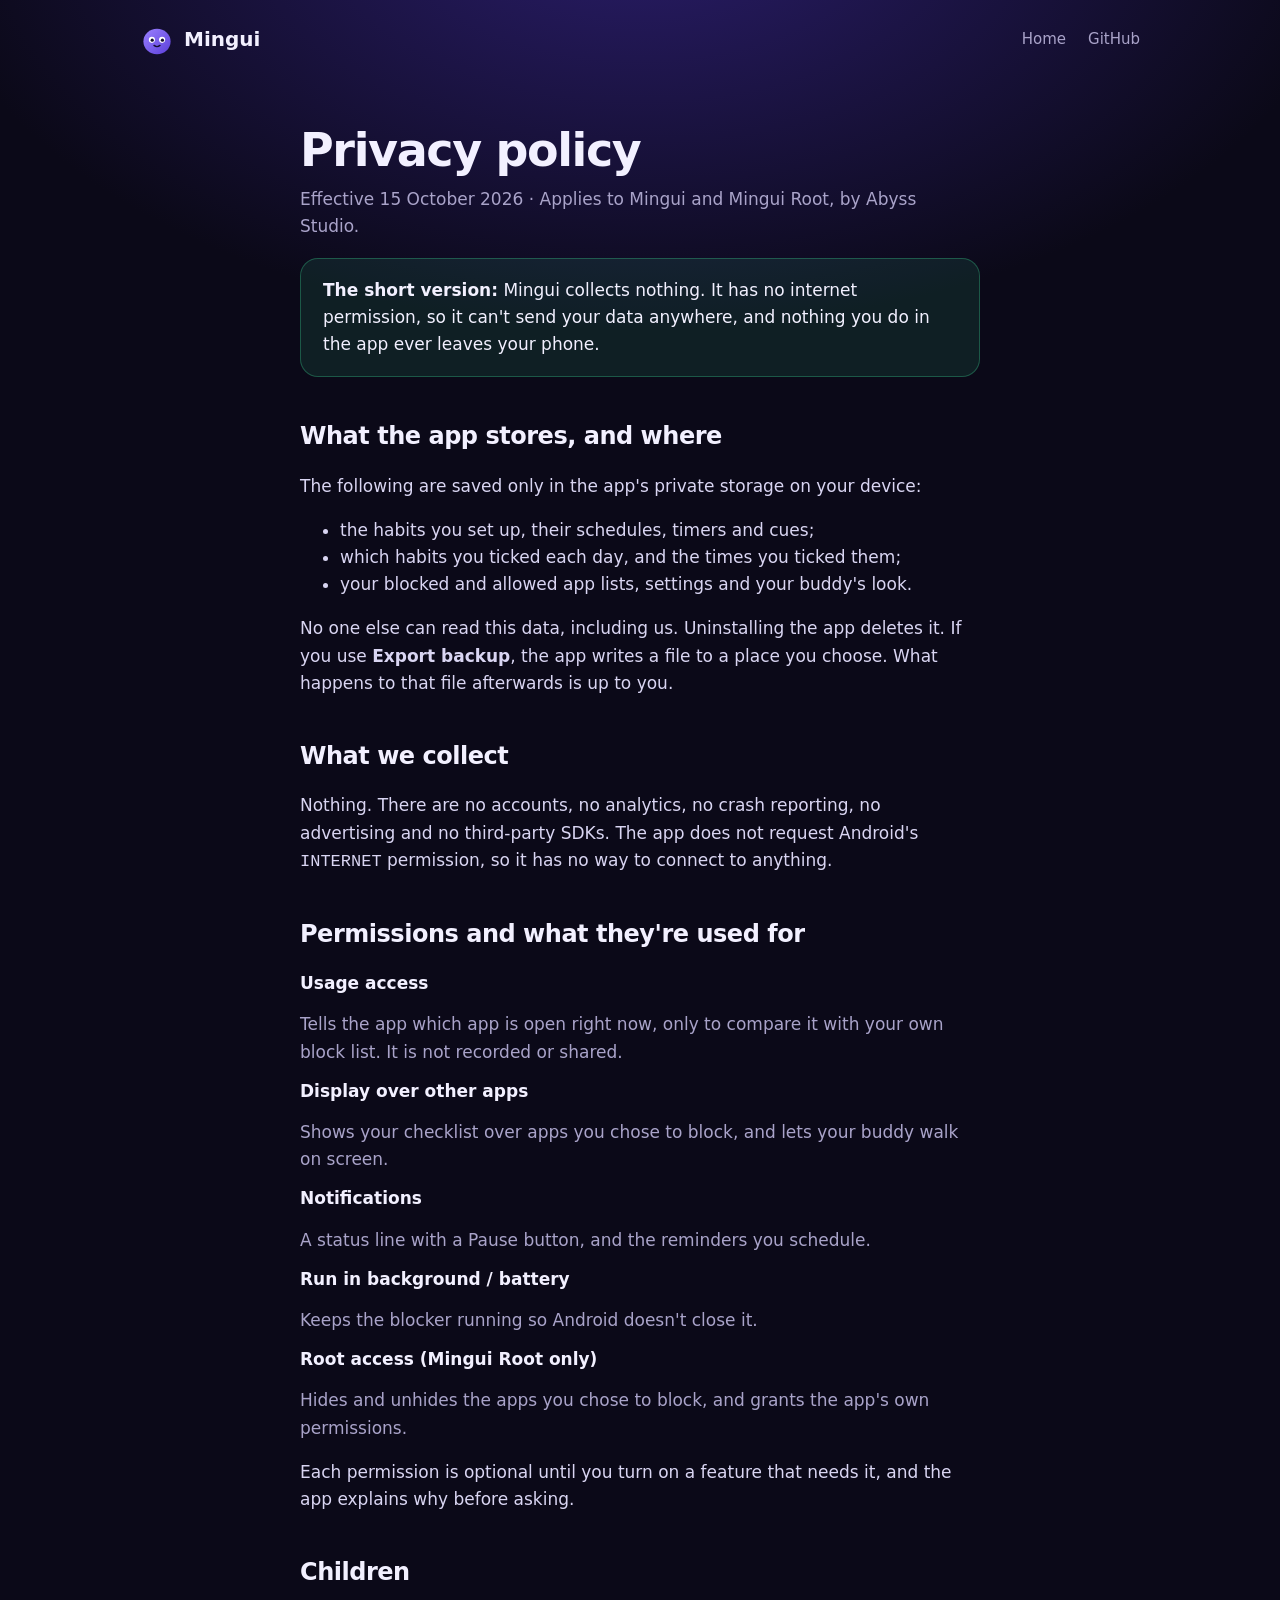
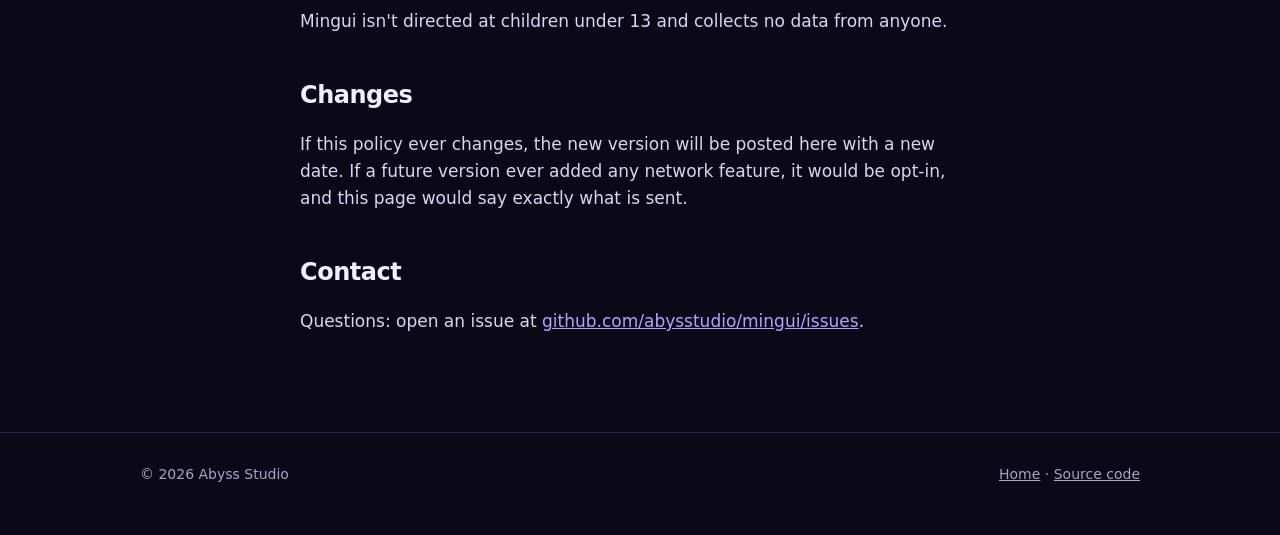
==== docs/privacy/index.html @ 01a509b3 "New website: landing page and styled privacy policy" ====
<!doctype html>
<html lang="en">
<head>
<meta charset="utf-8">
<meta name="viewport" content="width=device-width, initial-scale=1">
<title>Privacy policy · Mingui</title>
<meta name="description" content="Mingui collects nothing. It has no internet permission, so your data never leaves your phone.">
<meta name="theme-color" content="#0b0918">
<link rel="icon" href="../favicon.svg" type="image/svg+xml">
<link rel="stylesheet" href="../style.css">
</head>
<body>
<div class="wrap">
  <nav>
    <a class="brand" href="../"><svg viewBox="0 0 40 40" aria-hidden="true"><defs><linearGradient id="bg" x1="0" y1="0" x2="1" y2="1"><stop offset="0" stop-color="#9a80ff"/><stop offset="1" stop-color="#5b3fd9"/></linearGradient></defs><ellipse cx="20" cy="23" rx="16" ry="15" fill="url(#bg)"/><circle cx="14" cy="21" r="3.6" fill="#fff"/><circle cx="26" cy="21" r="3.6" fill="#fff"/><circle cx="14.4" cy="21.4" r="1.9" fill="#140f2e"/><circle cx="26.4" cy="21.4" r="1.9" fill="#140f2e"/><path d="M16.5 27.5q3.5 3 7 0" stroke="#140f2e" stroke-width="1.6" fill="none" stroke-linecap="round"/></svg>Mingui</a>
    <div class="links">
      <a href="../">Home</a>
      <a href="https://github.com/abysstudio/mingui">GitHub</a>
    </div>
  </nav>
</div>
<main class="doc">
  <h1>Privacy policy</h1>
  <p class="meta">Effective 15 October 2026 · Applies to Mingui and Mingui Root, by Abyss Studio.</p>

  <p class="tldr"><strong>The short version:</strong> Mingui collects nothing. It has no internet permission, so it can't send your data anywhere, and nothing you do in the app ever leaves your phone.</p>

  <h2>What the app stores, and where</h2>
  <p>The following are saved only in the app's private storage on your device:</p>
  <ul>
    <li>the habits you set up, their schedules, timers and cues;</li>
    <li>which habits you ticked each day, and the times you ticked them;</li>
    <li>your blocked and allowed app lists, settings and your buddy's look.</li>
  </ul>
  <p>No one else can read this data, including us. Uninstalling the app deletes it. If you use <strong>Export backup</strong>, the app writes a file to a place you choose. What happens to that file afterwards is up to you.</p>

  <h2>What we collect</h2>
  <p>Nothing. There are no accounts, no analytics, no crash reporting, no advertising and no third-party SDKs. The app does not request Android's <code>INTERNET</code> permission, so it has no way to connect to anything.</p>

  <h2>Permissions and what they're used for</h2>
  <dl>
    <dt>Usage access</dt><dd>Tells the app which app is open right now, only to compare it with your own block list. It is not recorded or shared.</dd>
    <dt>Display over other apps</dt><dd>Shows your checklist over apps you chose to block, and lets your buddy walk on screen.</dd>
    <dt>Notifications</dt><dd>A status line with a Pause button, and the reminders you schedule.</dd>
    <dt>Run in background / battery</dt><dd>Keeps the blocker running so Android doesn't close it.</dd>
    <dt>Root access (Mingui Root only)</dt><dd>Hides and unhides the apps you chose to block, and grants the app's own permissions.</dd>
  </dl>
  <p>Each permission is optional until you turn on a feature that needs it, and the app explains why before asking.</p>

  <h2>Children</h2>
  <p>Mingui isn't directed at children under 13 and collects no data from anyone.</p>

  <h2>Changes</h2>
  <p>If this policy ever changes, the new version will be posted here with a new date. If a future version ever added any network feature, it would be opt-in, and this page would say exactly what is sent.</p>

  <h2>Contact</h2>
  <p>Questions: open an issue at <a href="https://github.com/abysstudio/mingui/issues">github.com/abysstudio/mingui/issues</a>.</p>
</main>
<footer>
  <div class="wrap">
    <span>© 2026 Abyss Studio</span>
    <span><a href="../">Home</a> · <a href="https://github.com/abysstudio/mingui">Source code</a></span>
  </div>
</footer>
</body>
</html>
---- docs/style.css ----
:root {
  --bg: #0b0918;
  --bg2: #141029;
  --card: #1a1533;
  --border: #2c2550;
  --text: #f2f0ff;
  --muted: #a9a3c9;
  --accent: #7c5cff;
  --accent2: #b3a3ff;
  --good: #3ddc97;
  --radius: 20px;
  color-scheme: dark;
}

* { box-sizing: border-box; }

html { scroll-behavior: smooth; }

body {
  margin: 0;
  background: radial-gradient(1200px 700px at 50% -10%, #2a1d6b 0%, var(--bg) 60%) fixed, var(--bg);
  color: var(--text);
  font: 17px/1.6 "Inter", system-ui, -apple-system, "Segoe UI", Roboto, sans-serif;
  -webkit-font-smoothing: antialiased;
}

a { color: var(--accent2); }
a:hover { color: #fff; }

.wrap { max-width: 1040px; margin: 0 auto; padding: 0 20px; }

/* ---- nav */
nav { display: flex; align-items: center; justify-content: space-between; padding: 22px 0; }
.brand { display: flex; align-items: center; gap: 10px; font-weight: 700; font-size: 20px; color: var(--text); text-decoration: none; }
.brand svg { width: 34px; height: 34px; }
nav .links { display: flex; gap: 22px; font-size: 15px; }
nav .links a { color: var(--muted); text-decoration: none; }
nav .links a:hover { color: var(--text); }

/* ---- hero */
.hero { display: grid; grid-template-columns: 1.1fr 0.9fr; gap: 40px; align-items: center; padding: 40px 0 70px; }
.badge {
  display: inline-flex; align-items: center; gap: 8px; padding: 6px 14px; border-radius: 999px;
  background: rgba(61, 220, 151, 0.12); border: 1px solid rgba(61, 220, 151, 0.35);
  color: var(--good); font-size: 14px; font-weight: 600;
}
h1 { font-size: clamp(38px, 6vw, 62px); line-height: 1.05; letter-spacing: -0.03em; margin: 18px 0 18px; }
h1 .grad { background: linear-gradient(90deg, var(--accent2), var(--accent)); -webkit-background-clip: text; background-clip: text; color: transparent; }
.lead { font-size: 20px; color: var(--muted); max-width: 34ch; margin: 0 0 30px; }
.ctas { display: flex; flex-wrap: wrap; gap: 12px; }
.btn {
  display: inline-flex; align-items: center; gap: 10px; padding: 14px 22px; border-radius: 999px;
  font-weight: 600; text-decoration: none; font-size: 16px; transition: transform .15s ease, box-shadow .15s ease;
}
.btn:hover { transform: translateY(-2px); }
.btn.primary { background: linear-gradient(90deg, var(--accent), #5b3fd9); color: #fff; box-shadow: 0 10px 30px rgba(124, 92, 255, .35); }
.btn.ghost { border: 1px solid var(--border); color: var(--text); background: rgba(255, 255, 255, .03); }
.btn small { font-weight: 500; opacity: .75; }

/* ---- buddy scene */
.scene { position: relative; aspect-ratio: 1; max-width: 420px; justify-self: center; width: 100%; }
.scene svg { width: 100%; height: 100%; overflow: visible; }
.buddy { animation: rise 3.2s ease-in-out infinite; transform-origin: 50% 100%; transform-box: fill-box; }
.eyes { animation: blink 4.5s infinite; transform-origin: center; transform-box: fill-box; }
.star { animation: twinkle 3s ease-in-out infinite; }
.star:nth-child(2n) { animation-delay: 1.1s; }
.star:nth-child(3n) { animation-delay: 2.1s; }
@keyframes rise { 0%, 100% { transform: translateY(6px); } 50% { transform: translateY(-10px); } }
@keyframes blink { 0%, 94%, 100% { transform: scaleY(1); } 96% { transform: scaleY(0.1); } }
@keyframes twinkle { 0%, 100% { opacity: .25; } 50% { opacity: 1; } }

/* ---- sections */
section { padding: 60px 0; }
h2 { font-size: clamp(28px, 4vw, 40px); letter-spacing: -0.02em; margin: 0 0 12px; }
.sub { color: var(--muted); margin: 0 0 34px; max-width: 60ch; }

.grid { display: grid; grid-template-columns: repeat(3, 1fr); gap: 16px; }
.card {
  background: linear-gradient(180deg, var(--card), var(--bg2)); border: 1px solid var(--border);
  border-radius: var(--radius); padding: 24px;
}
.card .ic {
  width: 44px; height: 44px; border-radius: 14px; display: grid; place-items: center;
  background: rgba(124, 92, 255, .16); color: var(--accent2); margin-bottom: 14px;
}
.card .ic svg { width: 24px; height: 24px; fill: currentColor; }
.card h3 { margin: 0 0 6px; font-size: 18px; }
.card p { margin: 0; color: var(--muted); font-size: 15px; }

/* ---- offline band */
.offline {
  display: grid; grid-template-columns: auto 1fr; gap: 28px; align-items: center;
  background: linear-gradient(135deg, rgba(61, 220, 151, .1), rgba(124, 92, 255, .08));
  border: 1px solid rgba(61, 220, 151, .3); border-radius: 28px; padding: 36px;
}
.offline .shield { width: 84px; height: 84px; color: var(--good); }
.offline ul { margin: 14px 0 0; padding: 0; list-style: none; display: grid; grid-template-columns: 1fr 1fr; gap: 8px 24px; }
.offline li { color: var(--muted); font-size: 15px; }
.offline li::before { content: "✓"; color: var(--good); font-weight: 700; margin-right: 8px; }

/* ---- versions */
.versions { display: grid; grid-template-columns: 1fr 1fr; gap: 16px; }
.version h3 { display: flex; align-items: center; gap: 10px; font-size: 22px; margin: 0 0 8px; }
.pill { font-size: 12px; font-weight: 600; padding: 3px 10px; border-radius: 999px; background: rgba(124, 92, 255, .2); color: var(--accent2); }
.pill.green { background: rgba(61, 220, 151, .15); color: var(--good); }
.version p { color: var(--muted); margin: 0 0 18px; }

/* ---- footer */
footer { border-top: 1px solid var(--border); margin-top: 40px; padding: 30px 0 50px; color: var(--muted); font-size: 14px; }
footer .wrap { display: flex; flex-wrap: wrap; gap: 14px; justify-content: space-between; }
footer a { color: var(--muted); }

/* ---- long text (privacy) */
.doc { max-width: 720px; margin: 0 auto; padding: 30px 20px 40px; }
.doc h1 { font-size: clamp(34px, 5vw, 46px); }
.doc .meta { color: var(--muted); margin-top: -6px; }
.doc h2 { font-size: 24px; margin-top: 40px; }
.doc p, .doc li { color: #d9d5f2; }
.doc .tldr { background: rgba(61, 220, 151, .1); border: 1px solid rgba(61, 220, 151, .3); border-radius: 18px; padding: 18px 22px; color: var(--text); }
.doc dl { display: grid; gap: 12px; }
.doc dt { font-weight: 600; }
.doc dd { margin: 2px 0 0; color: var(--muted); }

@media (max-width: 820px) {
  .hero { grid-template-columns: 1fr; padding-top: 10px; text-align: center; }
  .lead { margin-left: auto; margin-right: auto; }
  .ctas { justify-content: center; }
  .scene { max-width: 300px; grid-row: 1; }
  .grid { grid-template-columns: 1fr 1fr; }
  .versions, .offline ul { grid-template-columns: 1fr; }
  .offline { grid-template-columns: 1fr; text-align: center; justify-items: center; padding: 28px 20px; }
  .offline ul { text-align: left; }
  nav .links a.hide-sm { display: none; }
}
@media (max-width: 520px) {
  .grid { grid-template-columns: 1fr; }
  body { font-size: 16px; }
}
@media (prefers-reduced-motion: reduce) {
  .buddy, .eyes, .star { animation: none; }
  .btn { transition: none; }
}
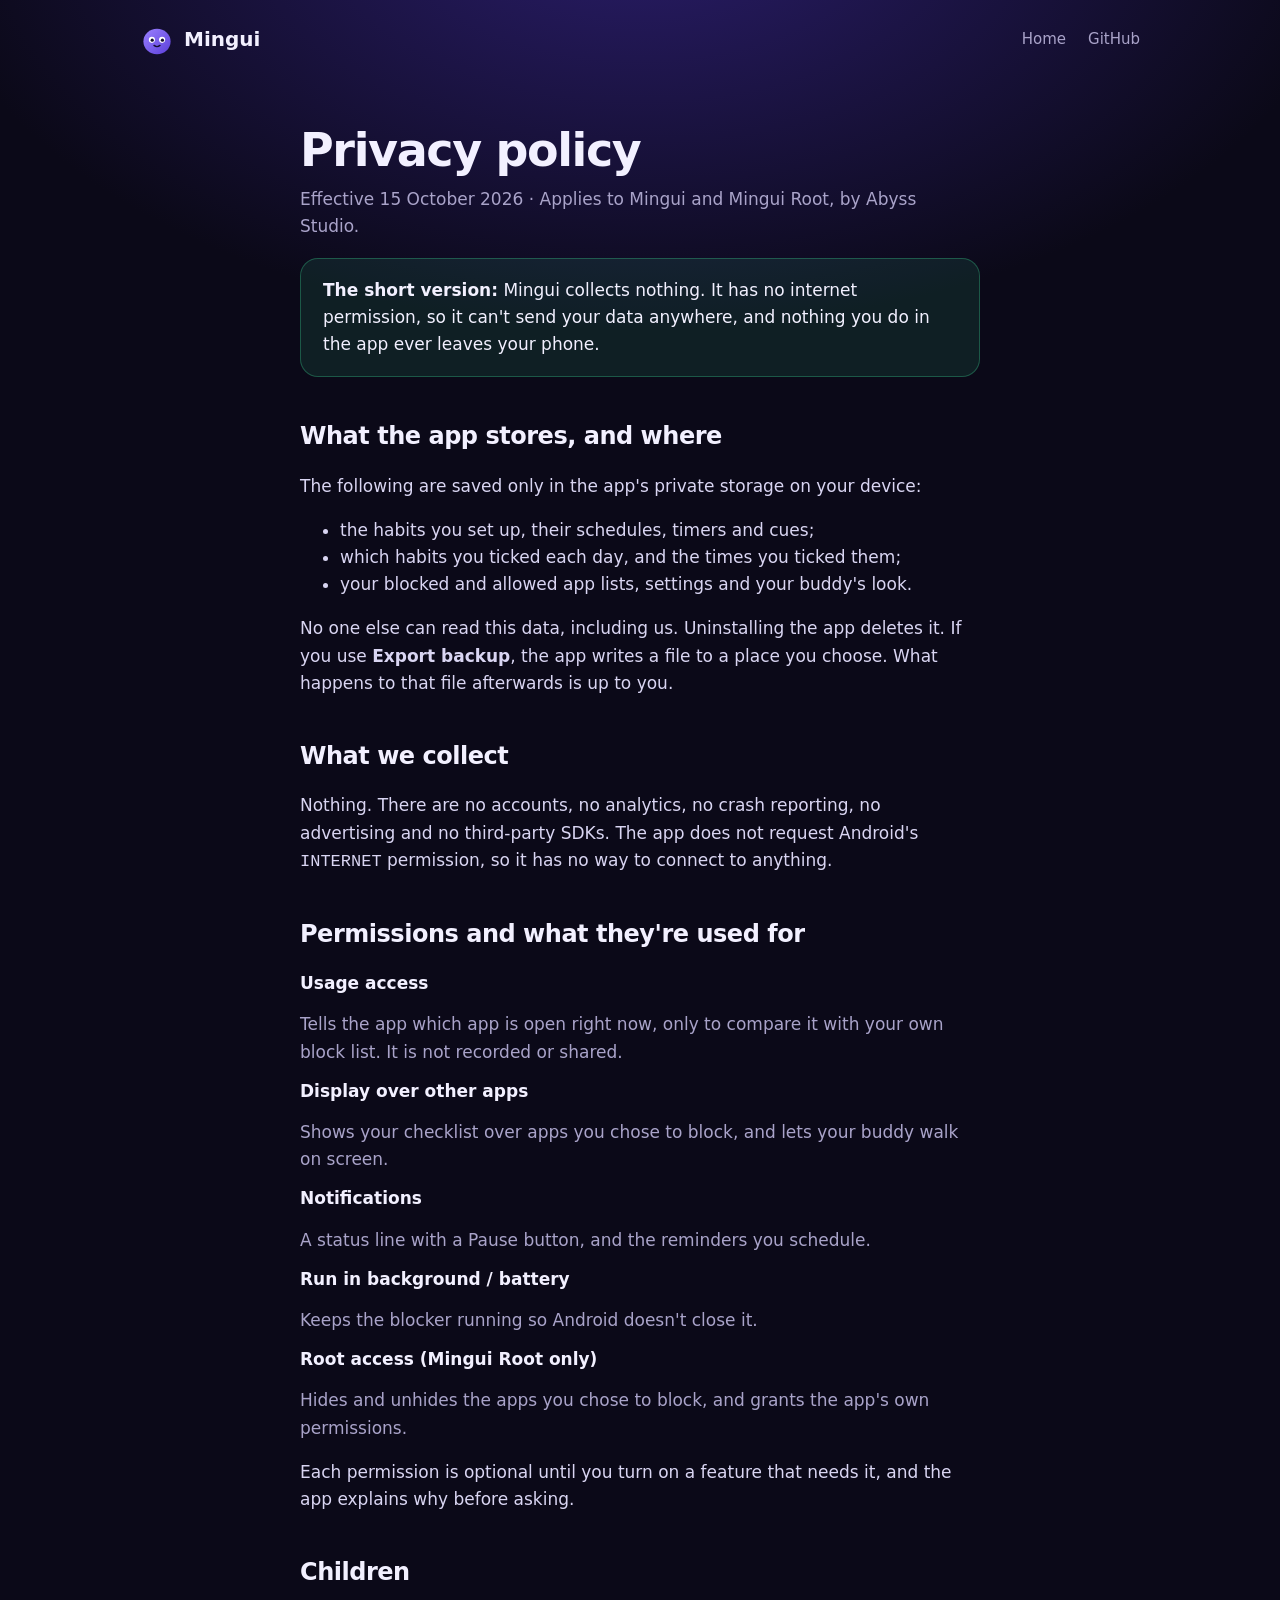
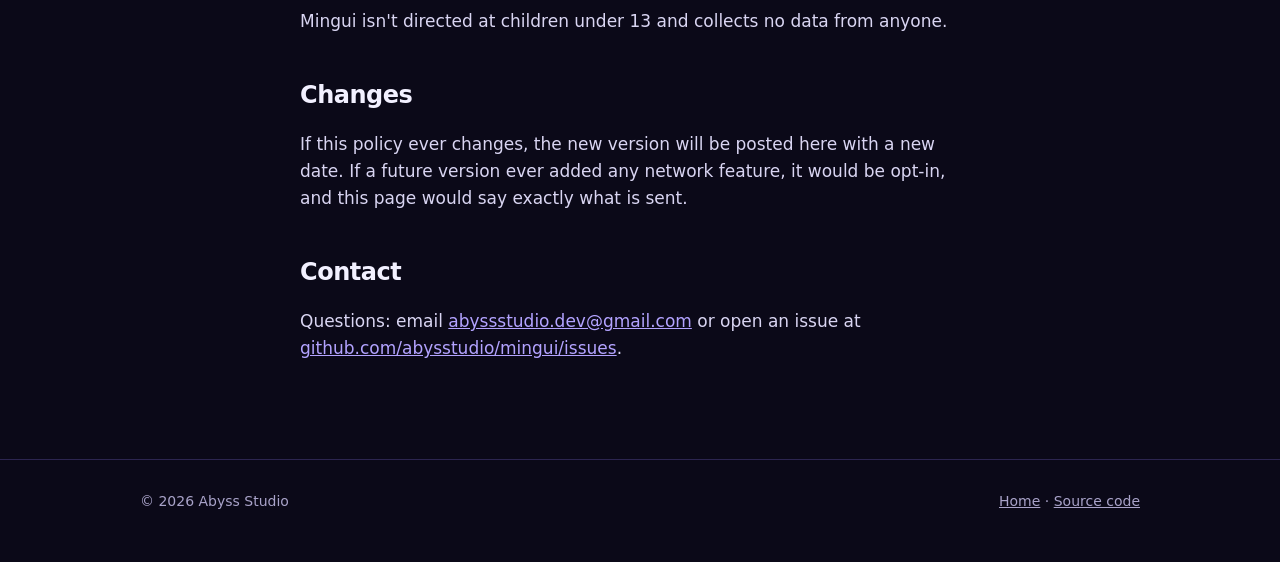
==== commit 34c977f9: "Contact email in the privacy policy, website and Play listing Co-Authored-By: Claude Opus 5.5 (1M co" ====
--- a/docs/privacy/index.html
+++ b/docs/privacy/index.html
@@ -54,7 +54,7 @@
   <p>If this policy ever changes, the new version will be posted here with a new date. If a future version ever added any network feature, it would be opt-in, and this page would say exactly what is sent.</p>
 
   <h2>Contact</h2>
-  <p>Questions: open an issue at <a href="https://github.com/abysstudio/mingui/issues">github.com/abysstudio/mingui/issues</a>.</p>
+  <p>Questions: email <a href="mailto:abyssstudio.dev@gmail.com">abyssstudio.dev@gmail.com</a> or open an issue at <a href="https://github.com/abysstudio/mingui/issues">github.com/abysstudio/mingui/issues</a>.</p>
 </main>
 <footer>
   <div class="wrap">
